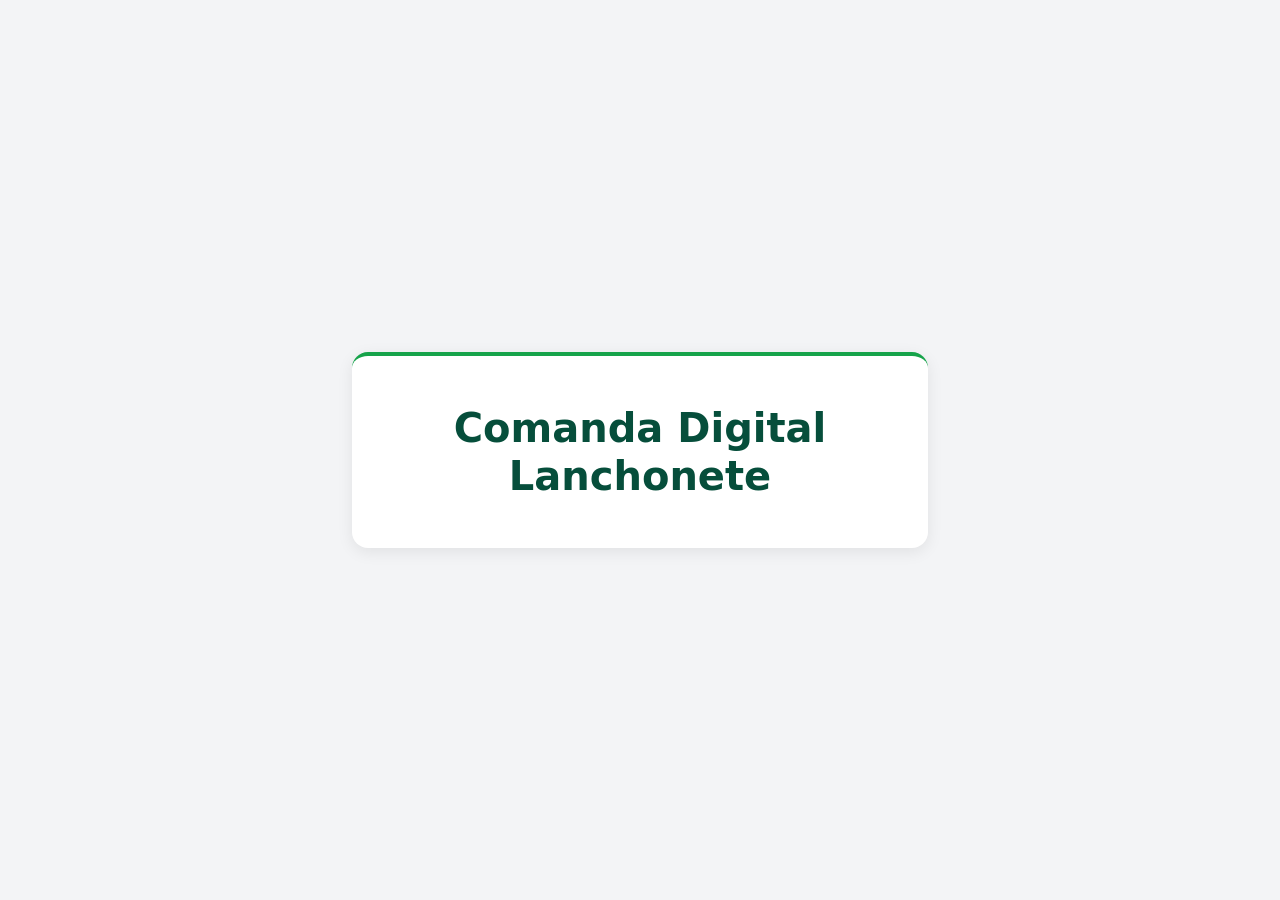
==== frontend/index.html @ 4d66e0bb "chore: configurar estrutura inicial do frontend" ====
<!doctype html>
<html lang="pt-BR">
  <head>
    <meta charset="UTF-8" />
    <meta name="viewport" content="width=device-width, initial-scale=1.0" />
    <title>Comanda Digital Lanchonete</title>
    <link rel="stylesheet" href="./css/style.css" />
    <link rel="stylesheet" href="./css/layout.css" />
    <link rel="stylesheet" href="./css/components.css" />
  </head>
  <body>
    <main class="home">
      <section class="welcome-card" aria-labelledby="welcome-title">
        <h1 id="welcome-title">Comanda Digital Lanchonete</h1>
      </section>
    </main>
  </body>
</html>
---- frontend/css/style.css ----
:root {
  --color-dark-green: #064e3b;
  --color-green: #16a34a;
  --color-white: #ffffff;
  --color-light-gray: #f3f4f6;
  --color-danger: #b91c1c;
  font-family: system-ui, sans-serif;
  color: var(--color-dark-green);
  background: var(--color-light-gray);
}

* {
  box-sizing: border-box;
}

body {
  margin: 0;
}
---- frontend/css/layout.css ----
.home {
  display: grid;
  min-block-size: 100vh;
  min-block-size: 100dvh;
  place-items: center;
  padding: 1.5rem;
}
---- frontend/css/components.css ----
.welcome-card {
  inline-size: min(100%, 36rem);
  padding: clamp(1.5rem, 5vw, 3rem);
  border-block-start: 0.25rem solid var(--color-green);
  border-radius: 1rem;
  background: var(--color-white);
  box-shadow: 0 0.25rem 1rem rgb(0 0 0 / 8%);
  text-align: center;
}

.welcome-card h1 {
  margin: 0;
  font-size: clamp(1.75rem, 5vw, 2.5rem);
  line-height: 1.2;
}
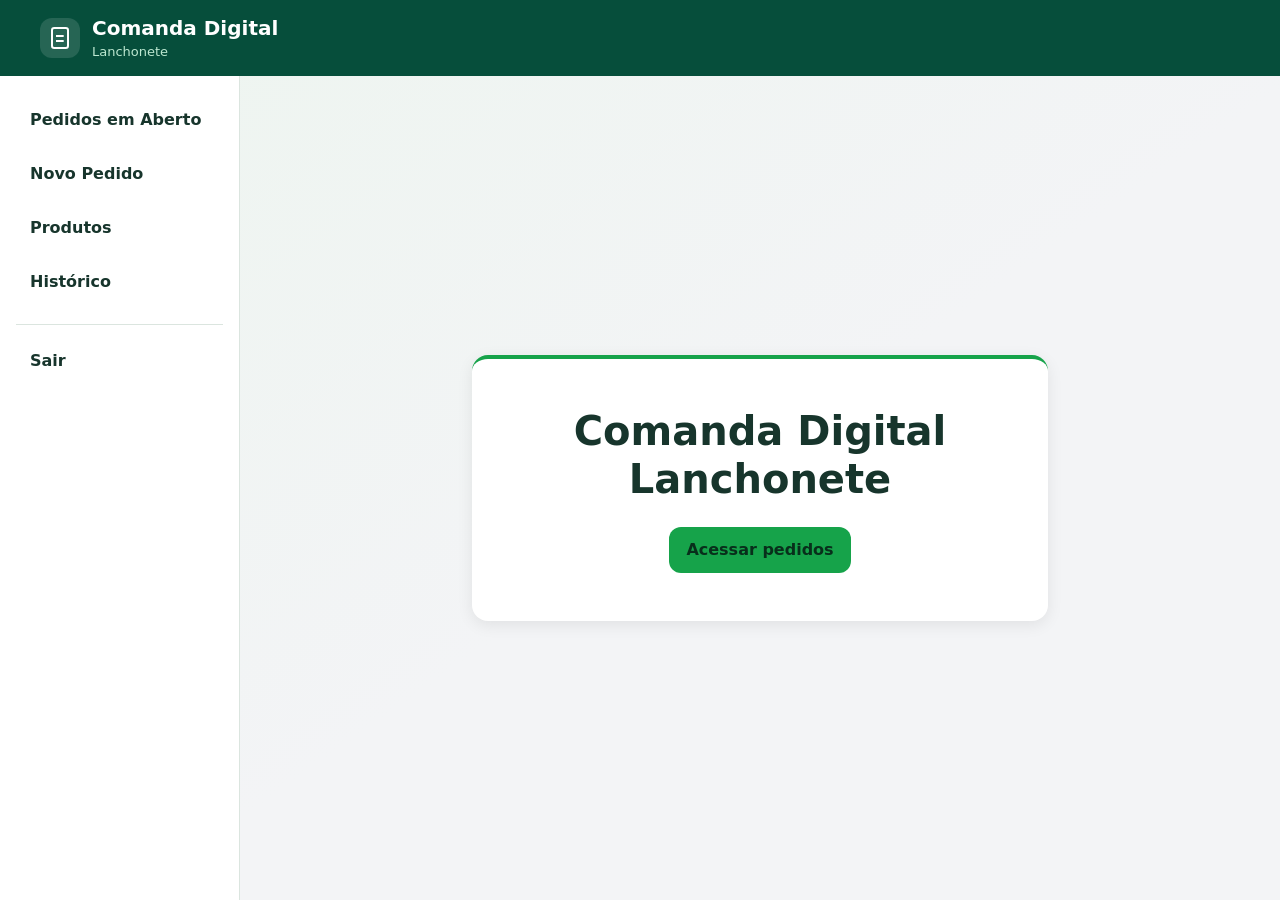
==== commit a429d26d: "feat: implementar layout principal responsivo" ====
--- a/frontend/index.html
+++ b/frontend/index.html
@@ -8,11 +8,14 @@
     <link rel="stylesheet" href="./css/layout.css" />
     <link rel="stylesheet" href="./css/components.css" />
   </head>
-  <body>
-    <main class="home">
+  <body class="app">
+    <div id="app-shell"></div>
+    <main class="home" id="conteudo">
       <section class="welcome-card" aria-labelledby="welcome-title">
         <h1 id="welcome-title">Comanda Digital Lanchonete</h1>
+        <a class="button button--primary" href="./pages/pedidos-em-aberto.html">Acessar pedidos</a>
       </section>
     </main>
+    <script type="module" src="./js/layout.js"></script>
   </body>
 </html>
--- a/frontend/css/style.css
+++ b/frontend/css/style.css
@@ -16,3 +16,30 @@
 body {
   margin: 0;
 }
+
+:root {
+  --color-text: #17352c;
+  --color-muted: #50645e;
+  --color-border: #dbe5df;
+  --color-green-light: #e7f5ec;
+  --shadow-soft: 0 0.5rem 1.5rem rgb(6 78 59 / 7%);
+  --radius: 1rem;
+  line-height: 1.5;
+}
+
+body {
+  color: var(--color-text);
+  background: linear-gradient(145deg, #edf5ef, var(--color-light-gray) 55%);
+}
+
+button,
+input,
+select,
+textarea {
+  font: inherit;
+}
+
+:focus-visible {
+  outline: 0.1875rem solid var(--color-green);
+  outline-offset: 0.1875rem;
+}
--- a/frontend/css/layout.css
+++ b/frontend/css/layout.css
@@ -1,7 +1,193 @@
 .home {
   display: grid;
+  min-block-size: 0;
+  place-items: center;
+  padding: clamp(1rem, 4vw, 2.5rem);
+}
+
+.app {
+  display: grid;
+  grid-template-rows: auto 1fr;
   min-block-size: 100vh;
   min-block-size: 100dvh;
+}
+
+#app-shell {
+  display: contents;
+}
+
+.app-header {
+  grid-column: 1 / -1;
+  color: var(--color-white);
+  background: var(--color-dark-green);
+}
+
+.app-header__inner {
+  display: flex;
+  align-items: center;
+  gap: 0.875rem;
+  min-block-size: 4.75rem;
+  padding: 0.75rem clamp(1rem, 4vw, 2.5rem);
+}
+
+.brand {
+  display: inline-flex;
+  align-items: center;
+  gap: 0.75rem;
+  color: inherit;
+  text-decoration: none;
+  line-height: 1.25;
+}
+
+.brand strong,
+.brand small {
+  display: block;
+}
+
+.brand strong {
+  font-size: clamp(1rem, 4.5vw, 1.25rem);
+}
+
+.brand small {
+  margin-block-start: 0.2rem;
+  color: #bce7d0;
+  font-size: 0.8125rem;
+}
+
+.brand__icon {
+  display: grid;
+  flex: none;
+  inline-size: 2.5rem;
+  block-size: 2.5rem;
   place-items: center;
-  padding: 1.5rem;
+  border-radius: 0.75rem;
+  background: rgb(255 255 255 / 13%);
 }
+
+.menu-toggle {
+  display: grid;
+  flex: none;
+  inline-size: 2.75rem;
+  block-size: 2.75rem;
+  place-items: center;
+  padding: 0;
+  border: 1px solid rgb(255 255 255 / 35%);
+  border-radius: 0.75rem;
+  color: inherit;
+  background: transparent;
+  cursor: pointer;
+}
+
+.menu-icon {
+  inline-size: 1.125rem;
+  block-size: 0.875rem;
+  border-block: 2px solid currentColor;
+  background: linear-gradient(currentColor, currentColor) center / 100% 2px no-repeat;
+}
+
+.app-sidebar {
+  display: none;
+}
+
+.menu-drawer {
+  inset: 0 auto 0 0;
+  inline-size: min(20rem, 88vw);
+  max-inline-size: none;
+  block-size: 100%;
+  max-block-size: none;
+  margin: 0;
+  padding: 1rem;
+  border: 0;
+  color: var(--color-text);
+  background: var(--color-white);
+  box-shadow: var(--shadow-soft);
+}
+
+.menu-drawer::backdrop,
+.modal::backdrop {
+  background: rgb(10 32 25 / 55%);
+}
+
+body:has(dialog:modal) {
+  overflow: hidden;
+}
+
+.menu-drawer__header {
+  display: flex;
+  align-items: center;
+  justify-content: space-between;
+  gap: 0.5rem;
+  margin-block-end: 1rem;
+}
+
+.menu-close {
+  font-size: 1.375rem;
+  line-height: 1;
+}
+
+.navigation ul {
+  display: grid;
+  gap: 0.375rem;
+  margin: 0;
+  padding: 0;
+  list-style: none;
+}
+
+.navigation a {
+  display: flex;
+  align-items: center;
+  min-block-size: 3rem;
+  padding: 0.625rem 0.875rem;
+  border-radius: 0.625rem;
+  color: var(--color-text);
+  font-weight: 600;
+  text-decoration: none;
+}
+
+.navigation a:hover {
+  background: var(--color-light-gray);
+}
+
+.navigation a[aria-current="page"] {
+  color: var(--color-dark-green);
+  background: var(--color-green-light);
+  box-shadow: inset 0.2rem 0 var(--color-green);
+}
+
+.navigation__exit {
+  margin-block-start: 0.75rem;
+  padding-block-start: 0.75rem;
+  border-block-start: 1px solid var(--color-border);
+}
+
+
+.page {
+  inline-size: min(100%, 70rem);
+  min-inline-size: 0;
+  margin-inline: auto;
+  padding: clamp(1rem, 4vw, 2.5rem);
+}
+
+.page h1 {
+  margin: 0 0 1.25rem;
+  color: var(--color-dark-green);
+  font-size: clamp(1.625rem, 5vw, 2.5rem);
+  line-height: 1.2;
+}
+
+@media (min-width: 56rem) {
+  .app {
+    grid-template-columns: 15rem minmax(0, 1fr);
+  }
+
+  .menu-toggle {
+    display: none;
+  }
+
+  .app-sidebar {
+    display: block;
+    padding: 1.25rem 1rem;
+    border-inline-end: 1px solid var(--color-border);
+    background: var(--color-white);
+  }
+}
--- a/frontend/css/components.css
+++ b/frontend/css/components.css
@@ -13,3 +13,183 @@
   font-size: clamp(1.75rem, 5vw, 2.5rem);
   line-height: 1.2;
 }
+
+.welcome-card .button {
+  margin-block-start: 1.5rem;
+}
+
+.button {
+  display: inline-flex;
+  min-block-size: 2.75rem;
+  min-inline-size: 2.75rem;
+  align-items: center;
+  justify-content: center;
+  padding: 0.625rem 1rem;
+  border: 1px solid transparent;
+  border-radius: 0.75rem;
+  font-weight: 700;
+  text-align: center;
+  text-decoration: none;
+  cursor: pointer;
+}
+
+.button--primary {
+  color: #082f1b;
+  background: var(--color-green);
+}
+
+.button--primary:hover {
+  background: #22b654;
+}
+
+.button--secondary {
+  color: var(--color-dark-green);
+  border-color: var(--color-border);
+  background: var(--color-white);
+}
+
+.button--secondary:hover {
+  background: var(--color-green-light);
+}
+
+.button--danger {
+  color: var(--color-white);
+  background: var(--color-danger);
+}
+
+.button--danger:hover {
+  background: #991b1b;
+}
+
+.button:disabled {
+  opacity: 0.6;
+  cursor: default;
+}
+
+.card,
+.modal {
+  padding: clamp(1rem, 4vw, 2rem);
+  border: 1px solid var(--color-border);
+  border-radius: var(--radius);
+  color: var(--color-text);
+  background: var(--color-white);
+  box-shadow: var(--shadow-soft);
+  overflow-wrap: anywhere;
+}
+
+.field {
+  display: grid;
+  gap: 0.375rem;
+}
+
+.field__label {
+  font-weight: 600;
+}
+
+.field__input {
+  inline-size: 100%;
+  min-inline-size: 0;
+  min-block-size: 2.75rem;
+  padding: 0.625rem 0.875rem;
+  border: 1px solid #879d90;
+  border-radius: 0.625rem;
+  color: var(--color-text);
+  background: var(--color-white);
+}
+
+.field--search .field__input {
+  border-radius: 1.5rem;
+}
+
+.status {
+  display: inline-block;
+  padding: 0.25rem 0.625rem;
+  border-radius: 1rem;
+  font-size: 0.875rem;
+  font-weight: 700;
+}
+
+.status--neutral {
+  color: var(--color-muted);
+  background: var(--color-light-gray);
+}
+
+.message {
+  padding: 0.75rem 1rem;
+  border-radius: 0.625rem;
+  overflow-wrap: anywhere;
+}
+
+.message:empty {
+  padding: 0;
+}
+
+.status--success,
+.message--success {
+  color: var(--color-dark-green);
+  background: var(--color-green-light);
+}
+
+.status--error,
+.message--error {
+  color: #991b1b;
+  background: #fef2f2;
+}
+
+.modal {
+  inline-size: min(30rem, calc(100% - 2rem));
+}
+
+.modal__title {
+  margin-block: 0 0.75rem;
+}
+
+.modal__actions {
+  display: flex;
+  justify-content: flex-end;
+  margin-block-start: 1rem;
+}
+
+.empty-state {
+  display: grid;
+  justify-items: center;
+  align-content: center;
+  gap: 0.625rem;
+  min-block-size: 13rem;
+  padding: 1.5rem 0.5rem;
+  text-align: center;
+}
+
+.empty-state__icon {
+  display: grid;
+  inline-size: 3.25rem;
+  block-size: 3.25rem;
+  place-items: center;
+  border-radius: 0.875rem;
+  color: var(--color-dark-green);
+  background: var(--color-green-light);
+}
+
+.receipt-icon {
+  display: inline-block;
+  inline-size: 1.1rem;
+  block-size: 1.35rem;
+  border: 2px solid currentColor;
+  border-radius: 0.2rem;
+  background:
+    linear-gradient(currentColor, currentColor) center 34% / 55% 2px no-repeat,
+    linear-gradient(currentColor, currentColor) center 67% / 55% 2px no-repeat;
+}
+
+.empty-state__title,
+.empty-state__description {
+  margin: 0;
+}
+
+.empty-state__title {
+  font-size: 1.125rem;
+}
+
+.empty-state__description {
+  color: var(--color-muted);
+}
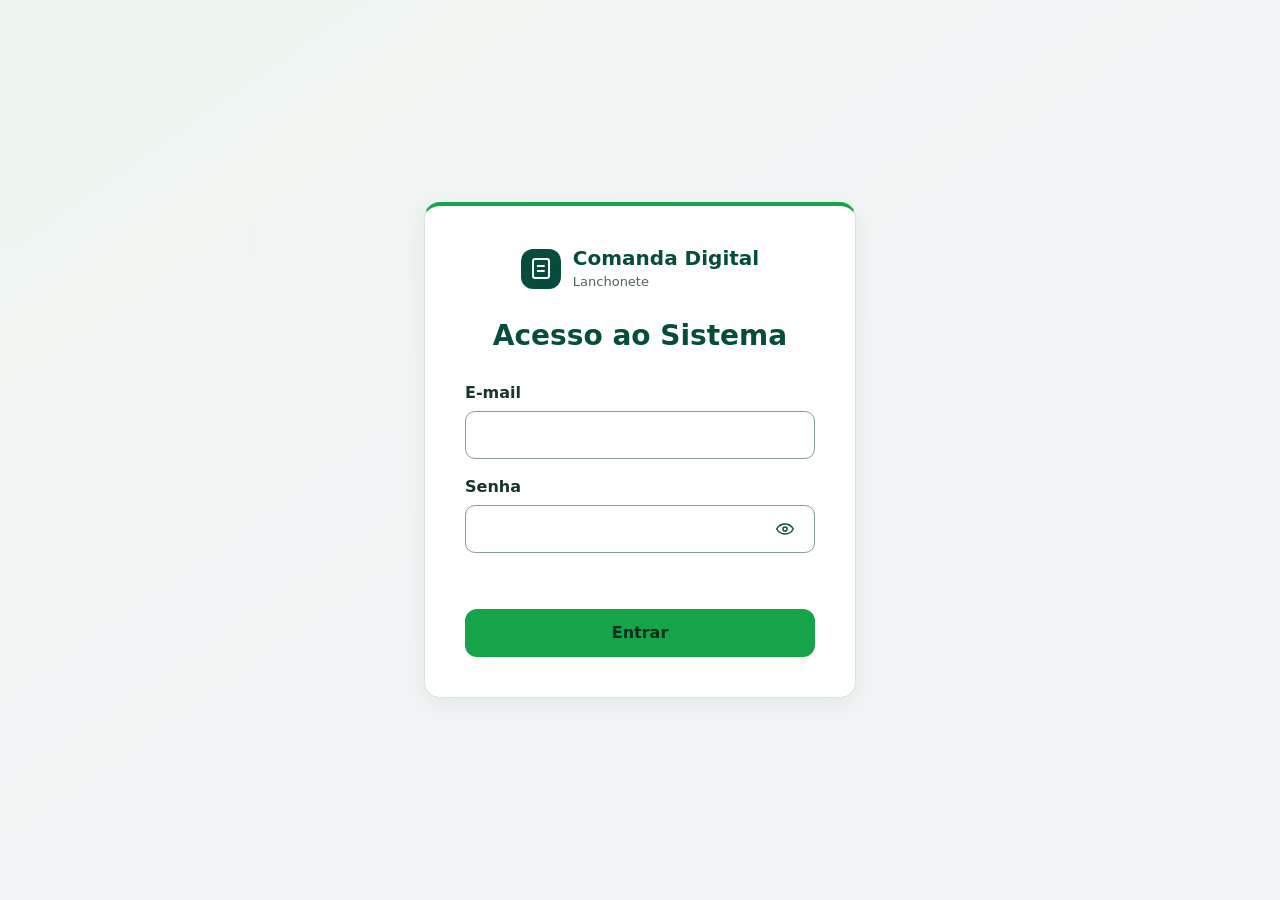
==== commit 5ae9cbc9: "feat: implementar tela de login" ====
--- a/frontend/index.html
+++ b/frontend/index.html
@@ -3,19 +3,47 @@
   <head>
     <meta charset="UTF-8" />
     <meta name="viewport" content="width=device-width, initial-scale=1.0" />
-    <title>Comanda Digital Lanchonete</title>
+    <title>Acesso ao Sistema | Comanda Digital</title>
     <link rel="stylesheet" href="./css/style.css" />
     <link rel="stylesheet" href="./css/layout.css" />
     <link rel="stylesheet" href="./css/components.css" />
   </head>
-  <body class="app">
-    <div id="app-shell"></div>
+  <body>
     <main class="home" id="conteudo">
-      <section class="welcome-card" aria-labelledby="welcome-title">
-        <h1 id="welcome-title">Comanda Digital Lanchonete</h1>
-        <a class="button button--primary" href="./pages/pedidos-em-aberto.html">Acessar pedidos</a>
+      <section class="card login-card" aria-labelledby="login-title">
+        <div class="brand login-brand">
+          <span class="brand__icon" aria-hidden="true"><span class="receipt-icon"></span></span>
+          <span><strong>Comanda Digital</strong><small>Lanchonete</small></span>
+        </div>
+        <h1 id="login-title">Acesso ao Sistema</h1>
+        <form class="login-form" method="post" novalidate>
+          <div class="field">
+            <label class="field__label" for="email">E-mail</label>
+            <input class="field__input" id="email" name="email" type="email"
+              autocomplete="username" required />
+          </div>
+          <div class="field">
+            <label class="field__label" for="senha">Senha</label>
+            <div class="password-field">
+              <input class="field__input" id="senha" name="senha" type="password"
+                autocomplete="current-password" required />
+              <button class="password-toggle" type="button"
+                aria-label="Mostrar senha" aria-controls="senha" disabled>
+                <svg aria-hidden="true" width="20" height="20" viewBox="0 0 24 24"
+                  fill="none" stroke="currentColor" stroke-width="1.75" stroke-linecap="round">
+                  <path d="M2 12s3.5-6 10-6 10 6 10 6-3.5 6-10 6S2 12 2 12Z" />
+                  <circle cx="12" cy="12" r="2.5" />
+                  <path class="password-toggle__slash" d="m4 4 16 16" />
+                </svg>
+              </button>
+            </div>
+          </div>
+          <p id="login-message" class="message" role="alert"></p>
+          <button class="button button--primary" type="submit" disabled>Entrar</button>
+        </form>
+        <noscript>Ative o JavaScript para acessar o sistema.</noscript>
       </section>
     </main>
-    <script type="module" src="./js/layout.js"></script>
+    <script type="module" src="./js/login.js"></script>
   </body>
 </html>
--- a/frontend/css/layout.css
+++ b/frontend/css/layout.css
@@ -1,6 +1,7 @@
 .home {
   display: grid;
-  min-block-size: 0;
+  min-block-size: 100vh;
+  min-block-size: 100dvh;
   place-items: center;
   padding: clamp(1rem, 4vw, 2.5rem);
 }
@@ -10,6 +11,10 @@
   grid-template-rows: auto 1fr;
   min-block-size: 100vh;
   min-block-size: 100dvh;
+}
+
+.app[hidden] {
+  display: none;
 }
 
 #app-shell {
@@ -133,7 +138,8 @@
   list-style: none;
 }
 
-.navigation a {
+.navigation a,
+.navigation button {
   display: flex;
   align-items: center;
   min-block-size: 3rem;
@@ -144,7 +150,15 @@
   text-decoration: none;
 }
 
-.navigation a:hover {
+.navigation button {
+  inline-size: 100%;
+  border: 0;
+  background: transparent;
+  cursor: pointer;
+}
+
+.navigation a:hover,
+.navigation button:hover {
   background: var(--color-light-gray);
 }
 
--- a/frontend/css/components.css
+++ b/frontend/css/components.css
@@ -1,20 +1,4 @@
-.welcome-card {
-  inline-size: min(100%, 36rem);
-  padding: clamp(1.5rem, 5vw, 3rem);
-  border-block-start: 0.25rem solid var(--color-green);
-  border-radius: 1rem;
-  background: var(--color-white);
-  box-shadow: 0 0.25rem 1rem rgb(0 0 0 / 8%);
-  text-align: center;
-}
-
-.welcome-card h1 {
-  margin: 0;
-  font-size: clamp(1.75rem, 5vw, 2.5rem);
-  line-height: 1.2;
-}
-
-.welcome-card .button {
+.button {
   margin-block-start: 1.5rem;
 }
 
@@ -193,3 +177,93 @@
 .empty-state__description {
   color: var(--color-muted);
 }
+
+.login-card {
+  inline-size: min(100%, 27rem);
+  padding: clamp(1.25rem, 6vw, 2.5rem);
+  border-block-start: 0.25rem solid var(--color-green);
+}
+
+.login-brand {
+  display: flex;
+  justify-content: center;
+  color: var(--color-dark-green);
+}
+
+.login-brand .brand__icon {
+  color: var(--color-white);
+  background: var(--color-dark-green);
+}
+
+.login-brand small {
+  color: var(--color-muted);
+}
+
+.login-card h1 {
+  margin: 1.5rem 0;
+  color: var(--color-dark-green);
+  font-size: clamp(1.375rem, 5vw, 1.75rem);
+  text-align: center;
+}
+
+.login-form {
+  display: grid;
+  gap: 1rem;
+}
+
+.login-form .field__input,
+.login-form .button {
+  min-block-size: 3rem;
+}
+
+.login-form .field__input[aria-invalid="true"] {
+  border-color: var(--color-danger);
+}
+
+.login-form .message {
+  margin: 0;
+}
+
+.login-form .message:empty {
+  margin-block-end: -1rem;
+}
+
+.password-field {
+  position: relative;
+}
+
+.password-field .field__input {
+  display: block;
+  width: 100%;
+  padding-right: 48px;
+}
+
+.password-field .field__input::-ms-reveal {
+  display: none;
+}
+
+.password-toggle {
+  position: absolute;
+  right: 12px;
+  top: 50%;
+  transform: translateY(-50%);
+  display: grid;
+  place-items: center;
+  width: 36px;
+  height: 44px;
+  margin: 0;
+  padding: 0;
+  border: 0;
+  color: var(--color-dark-green);
+  background: transparent;
+  cursor: pointer;
+}
+
+.password-toggle:disabled {
+  opacity: 0.6;
+  cursor: default;
+}
+
+.password-toggle[aria-label="Mostrar senha"] .password-toggle__slash {
+  visibility: hidden;
+}
